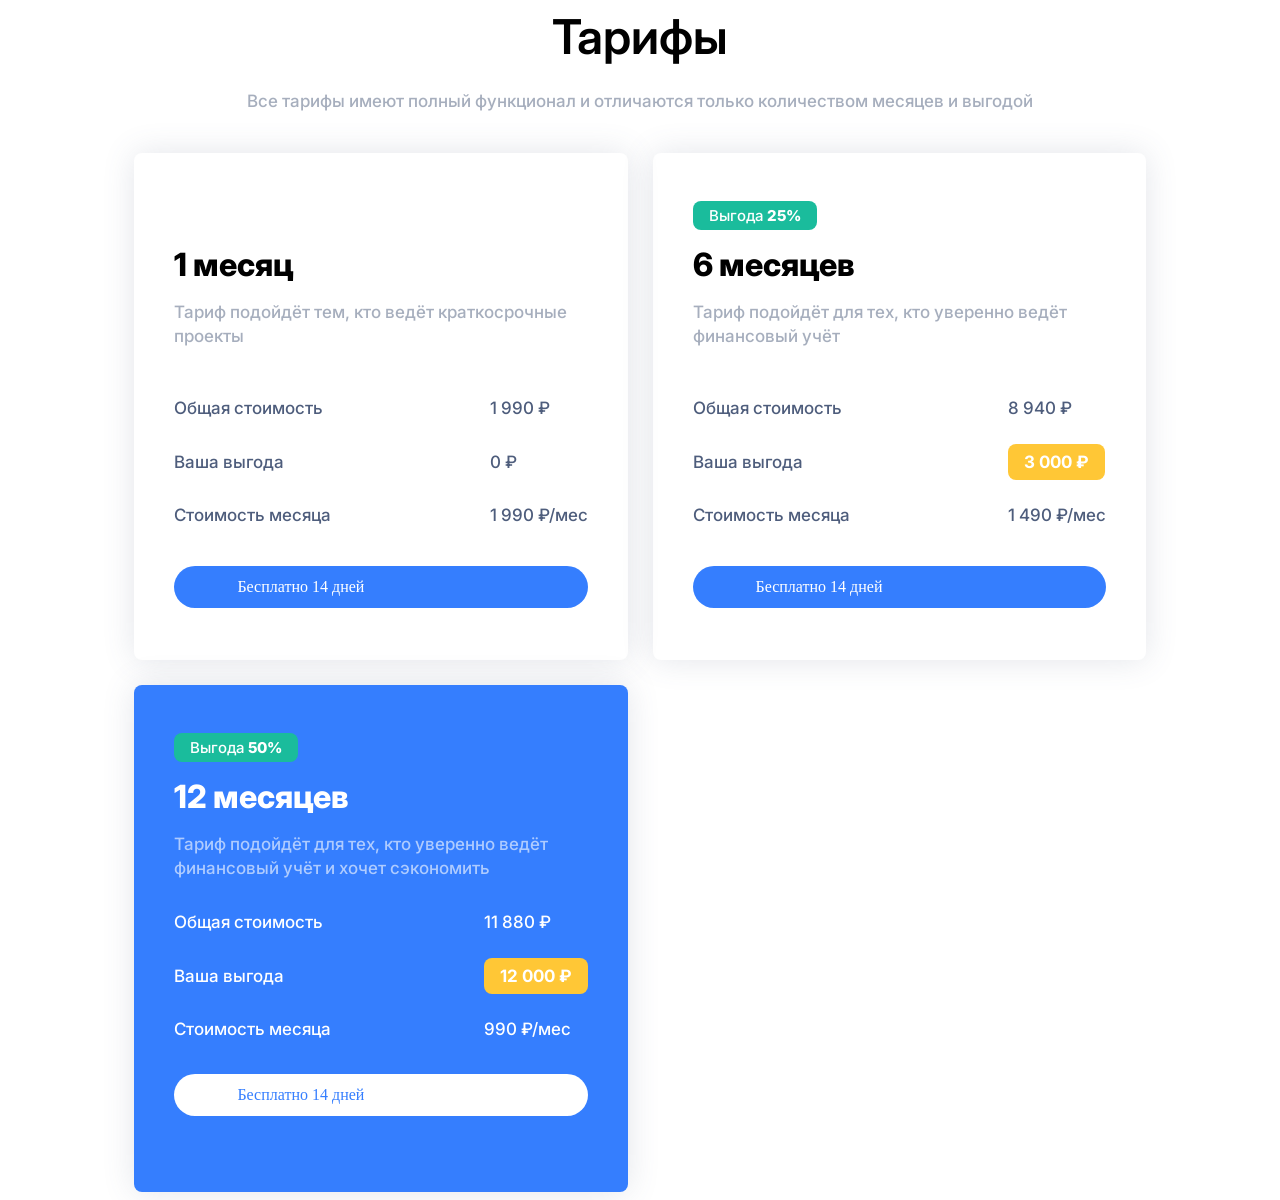
==== 3-Finio/index.html @ 5987491e "grid cards" ====
<!DOCTYPE html>
<html lang="en">
  <head>
    <meta charset="UTF-8" />
    <meta name="viewport" content="width=device-width, initial-scale=1.0" />
    <title>Tarif</title>
    <link rel="preconnect" href="https://fonts.googleapis.com" />
    <link rel="preconnect" href="https://fonts.gstatic.com" crossorigin />
    <link
      href="https://fonts.googleapis.com/css2?family=Inter:ital,opsz,wght@0,14..32,100..900;1,14..32,100..900&display=swap"
      rel="stylesheet"
    />
    <link rel="stylesheet" href="./styles/styles.css" />
  </head>
  <body>
    <main class="wrapper">
      <h1 class="tarifs">Тарифы</h1>
      <p class="tarifs-cond">
        Все тарифы имеют полный функционал и отличаются только количеством
        месяцев и выгодой
      </p>
      <div class="cards">
        <section class="card">
          <h2 class="card__time">1 месяц</h2>
          <p class="card__cond">
            Тариф подойдёт тем, кто ведёт краткосрочные проекты
          </p>
          <div class="card__info">
            <div class="card__info__el">Общая стоимость</div>
            <div class="card__info__el">1 990 ₽</div>
            <div class="card__info__el">Ваша выгода</div>
            <div class="card__info__el">0 ₽</div>
            <div class="card__info__el">Стоимость месяца</div>
            <div class="card__info__el">1 990 ₽/мес</div>
          </div>
          <a href="#" class="button">Бесплатно 14 дней</a>
        </section>
        <section class="card">
          <div class="card__profit">
            Выгода <span class="card__profit__percent">25%</span>
          </div>
          <h2 class="card__time">6 месяцев</h2>
          <p class="card__cond">
            Тариф подойдёт для тех, кто уверенно ведёт финансовый учёт
          </p>
          <div class="card__info">
            <div class="card__info__el">Общая стоимость</div>
            <div class="card__info__el">8 940 ₽</div>
            <div class="card__info__el">Ваша выгода</div>
            <div class="card__info__el">
              <span class="label-profit">3 000 ₽</span>
            </div>
            <div class="card__info__el">Стоимость месяца</div>
            <div class="card__info__el">1 490 ₽/мес</div>
          </div>
          <a href="#" class="button">Бесплатно 14 дней</a>
        </section>
        <section class="card card_best">
          <div class="card__profit">
            Выгода <span class="card__profit__percent">50%</span>
          </div>
          <h2 class="card__time card__time_best">12 месяцев</h2>
          <p class="card__cond card__cond_best">
            Тариф подойдёт для тех, кто уверенно ведёт финансовый учёт и хочет
            сэкономить
          </p>
          <div class="card__info card__info_best">
            <div class="card__info__el card__info__el_best">
              Общая стоимость
            </div>
            <div class="card__info__el card__info__el_best">11 880 ₽</div>
            <div class="card__info__el card__info__el_best">Ваша выгода</div>
            <div class="card__info__el card__info__el_best">
              <span class="label-profit">12 000 ₽</span>
            </div>
            <div class="card__info__el card__info__el_best">
              Стоимость месяца
            </div>
            <div class="card__info__el card__info__el_best">990 ₽/мес</div>
          </div>
          <a href="#" class="button button_best">Бесплатно 14 дней</a>
        </section>
      </div>
    </main>
  </body>
</html>
---- 3-Finio/styles/styles.css ----
:root {
    --color-text: #000000;
    --color-secondary-text: rgba(78, 93, 124, 0.5);
    --color-best-text: #FFFFFF;
    --color-best-light-text: rgba(255, 255, 255, 0.6);
    --color-item-text: #4E5D7C;
    --color-best-button-text: #357EFE;

    --color-bg-best: rgba(53, 126, 254, 1);
    --color-bg-best-button: #FFFFFF;
    --color-bg-button: #357EFE;
    --color-light-bg-button: #FFFFFF;
    --color-bg-label-profit: #FFC736;
    --color-bg-label-profit-percent: #1ABC9C;

    --shadow: 0px 0px 32px 0px rgba(78, 93, 124, 0.16);;
    --shadow-best: 0px 0px 32px 0px rgba(78, 93, 124, 0.16);
}

* {
    box-sizing: border-box;
}

html {
    -webkit-font-smoothing: antialiased;
    -moz-osx-font-smoothing: grayscale;
    text-rendering: optimizeLegibility;
}

.wrapper {
    width: 80%;
    max-width: 1200px;
    margin: 0 auto;
}

.tarifs {
    font-family: 'Inter', sans-serif;
    font-weight: 600;
    font-size: 48px;
    line-height: 120%;
    text-align: center;
    color: var(--color-text);
    margin: 0 0 24px 0;
}

.tarifs-cond {
    font-family: 'Inter', sans-serif;
    font-weight: 500;
    font-size: 17px;
    line-height: 140%;
    text-align: center;
    color: var(--color-secondary-text);
    margin-bottom: 40px;
}

.cards {
    display: grid;
    grid-template-columns: repeat(auto-fit, minmax(330px, 1fr));
    grid-auto-rows: 507px;
    gap: 25px;
}

.card {
    position: relative;
    padding: 93px 40px 48px 40px;
    box-shadow: var(--shadow);
    border-radius: 8px;
    -webkit-border-radius: 8px;
    -moz-border-radius: 8px;
    -ms-border-radius: 8px;
    -o-border-radius: 8px;
}

.card_best {
    background: var(--color-bg-best);
    box-shadow: var(--shadow-best);
}

.card__profit {
    color: var(--color-best-text);
    background: var(--color-bg-label-profit-percent);
    border-radius: 8px;
    -webkit-border-radius: 8px;
    -moz-border-radius: 8px;
    -ms-border-radius: 8px;
    -o-border-radius: 8px;
    padding: 4px 16px;
    position: absolute;
    left: 40px;
    top: 48px;
    font-family: 'Inter', sans-serif;
    font-weight: 500;
    font-size: 15px;
    line-height: 140%;
}

.card__profit__percent {
    font-family: 'Inter', sans-serif;
    font-weight: 800;
    font-size: 15px;
    line-height: 140%;
}

.card__time {
    font-family: 'Inter', sans-serif;
    font-weight: 800;
    font-size: 32px;
    line-height: 120%;
    margin: 0 0 16px 0;
}

.card__time_best {
    color: var(--color-best-text);
}

.card__cond {
    font-family: 'Inter', sans-serif;
    font-weight: 500;
    font-size: 17px;
    line-height: 140%;
    color: var(--color-secondary-text);
    margin: 0 0 50px 0;
}

.card__cond_best {
    color: var(--color-best-light-text);
    margin: 0 0 32px 0;
}

.card__info {
    display: grid;
    grid-template-columns: 2fr auto;
    row-gap: 33px;
    margin-bottom: 40px;
}

.card__info_best {
    margin-bottom: 34px;
}


.card__info__el {
    font-family: 'Inter', sans-serif;
    font-weight: 500;
    font-size: 17px;
    line-height: 120%;
    color: var(--color-item-text);
}

.card__info__el_best {
    color: var(--color-best-text);
}

.label-profit {
    color:var(--color-best-text);
    background: var(--color-bg-label-profit);
    border-radius: 8px;;
    -webkit-border-radius: 8px;
    -moz-border-radius: 8px;
    -ms-border-radius: 8px;
    -o-border-radius: 8px;
    padding: 8px 16px;
    font-family: 'Inter', sans-serif;
    font-weight: 700;
    font-size: 17px;
    line-height: 120%;
}

.button {
    display: block;
    text-decoration: none;
    background: var(--color-bg-button);
    color: var(--color-best-text);
    padding: 12px 63px;
    border-radius: 47px;
    -webkit-border-radius: 47px;
    -moz-border-radius: 47px;
    -ms-border-radius: 47px;
    -o-border-radius: 47px;
}

.button_best {
    color: var(--color-best-button-text);
    background: var(--color-bg-best-button);
}
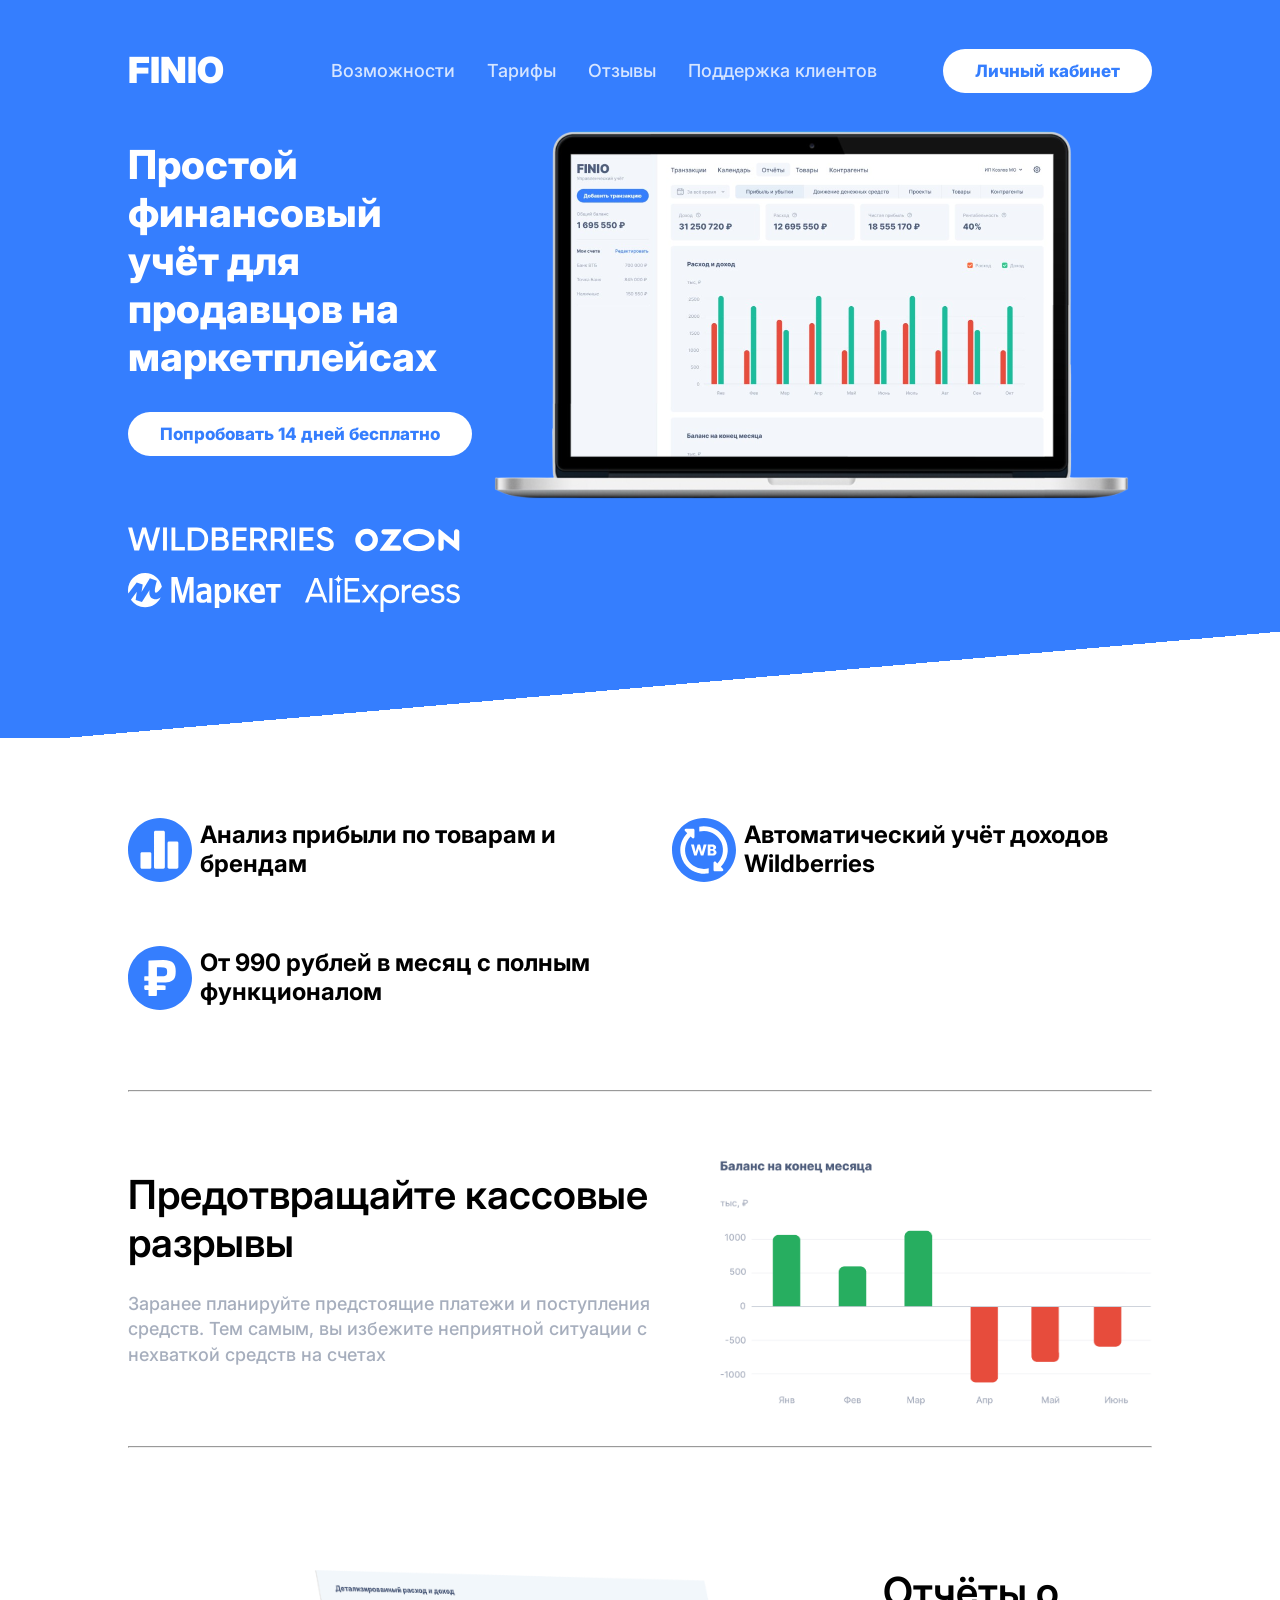
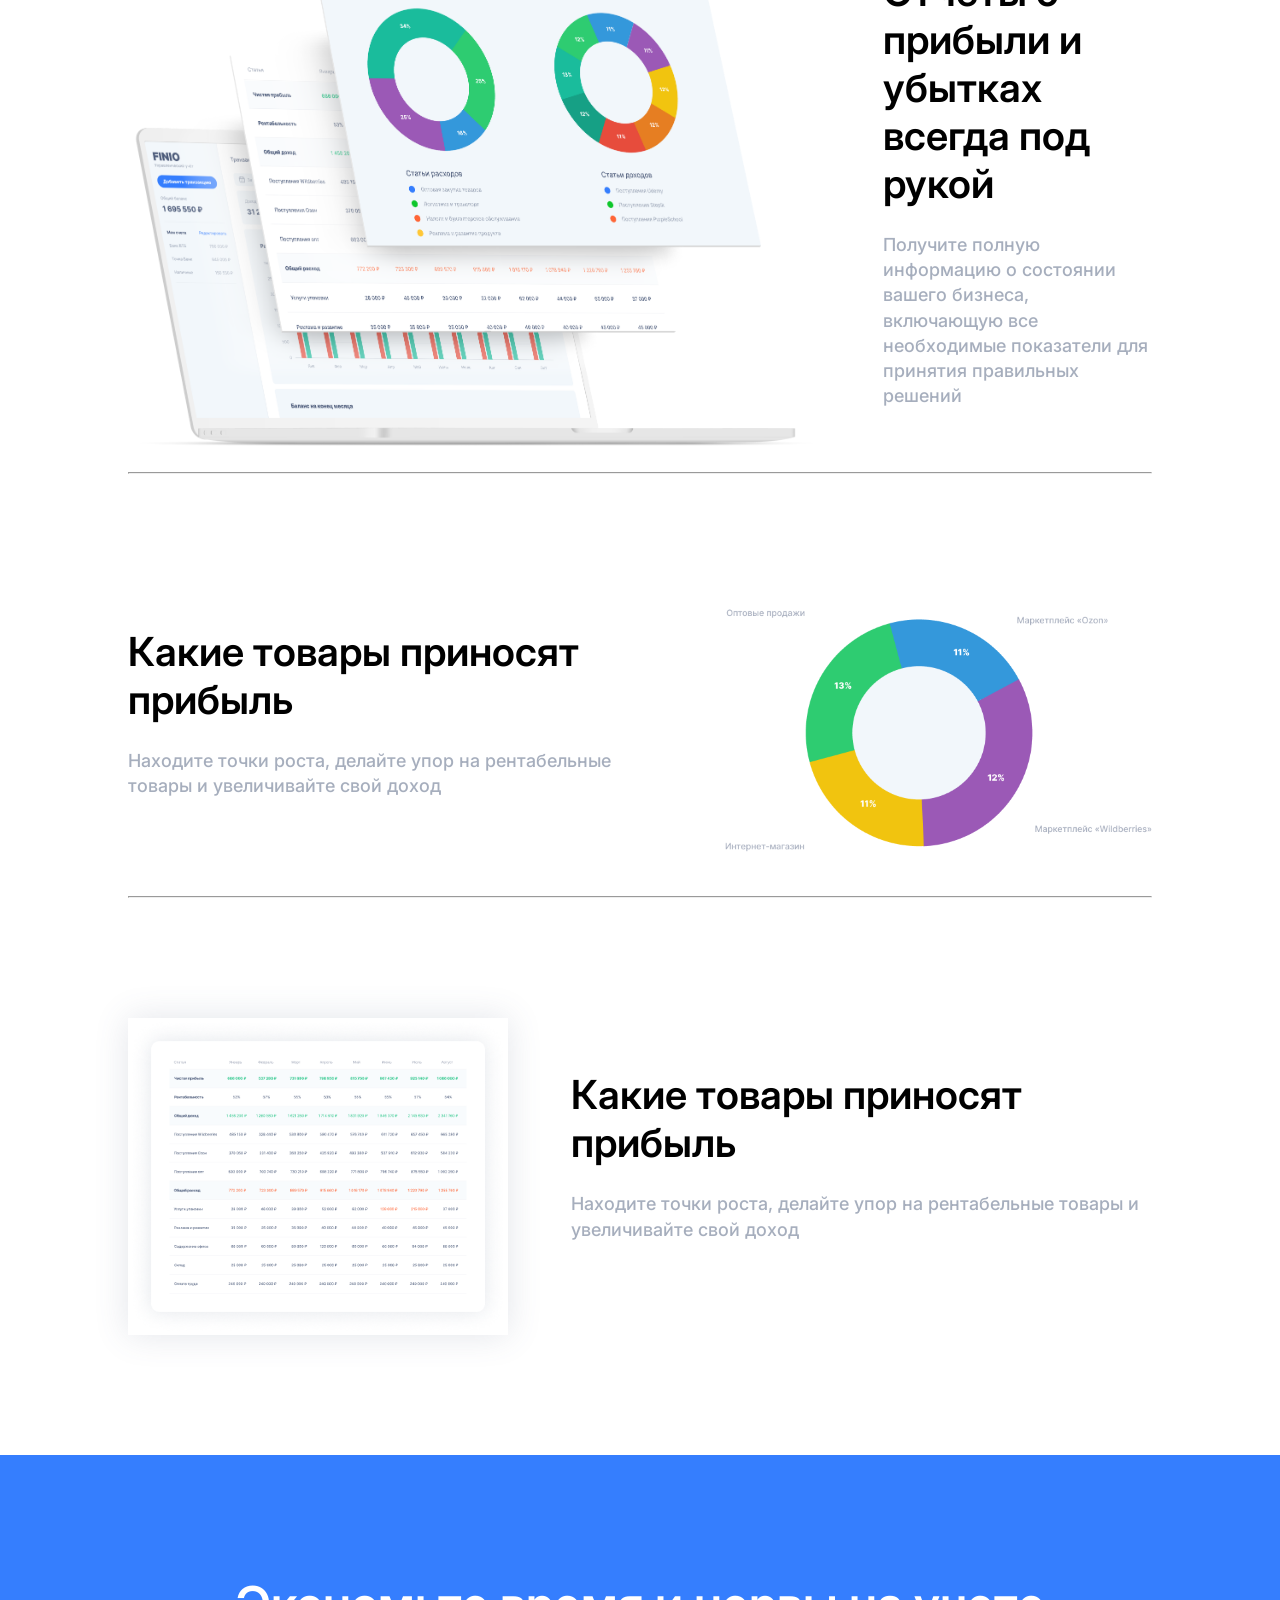
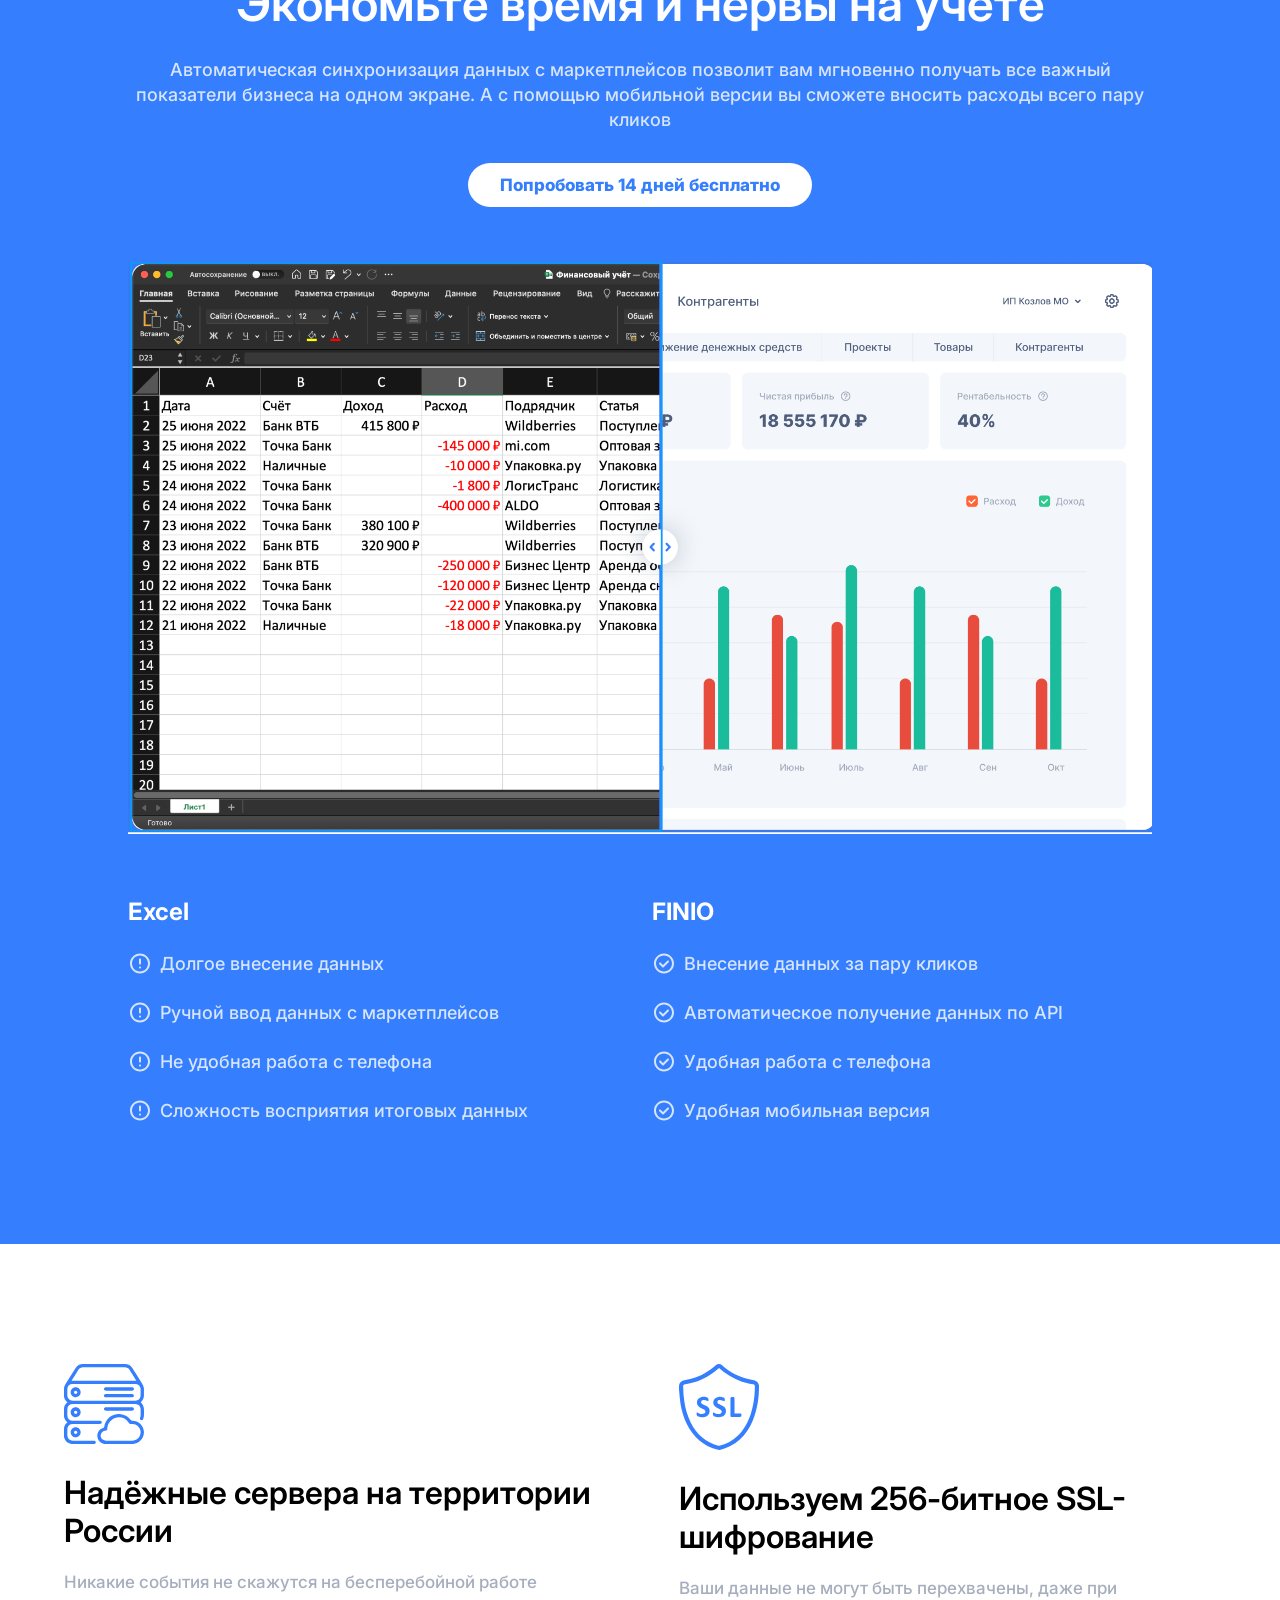
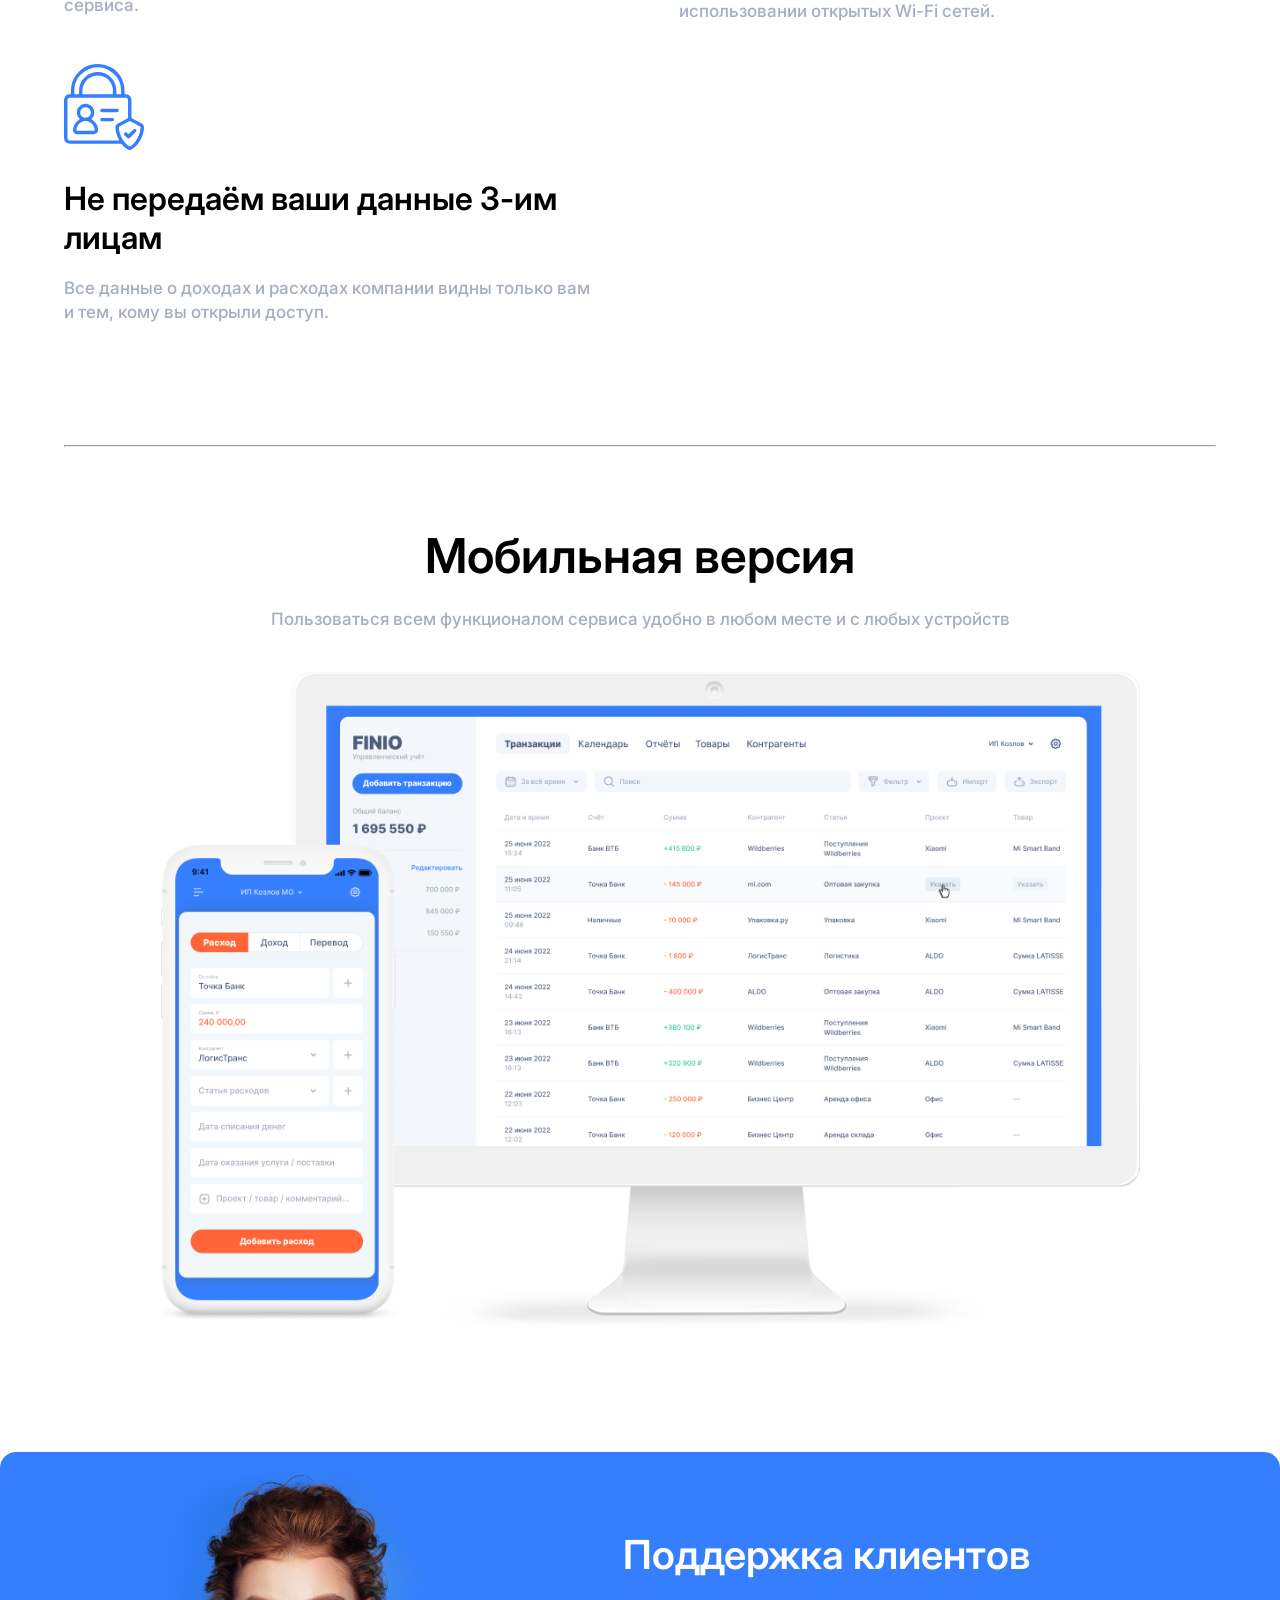
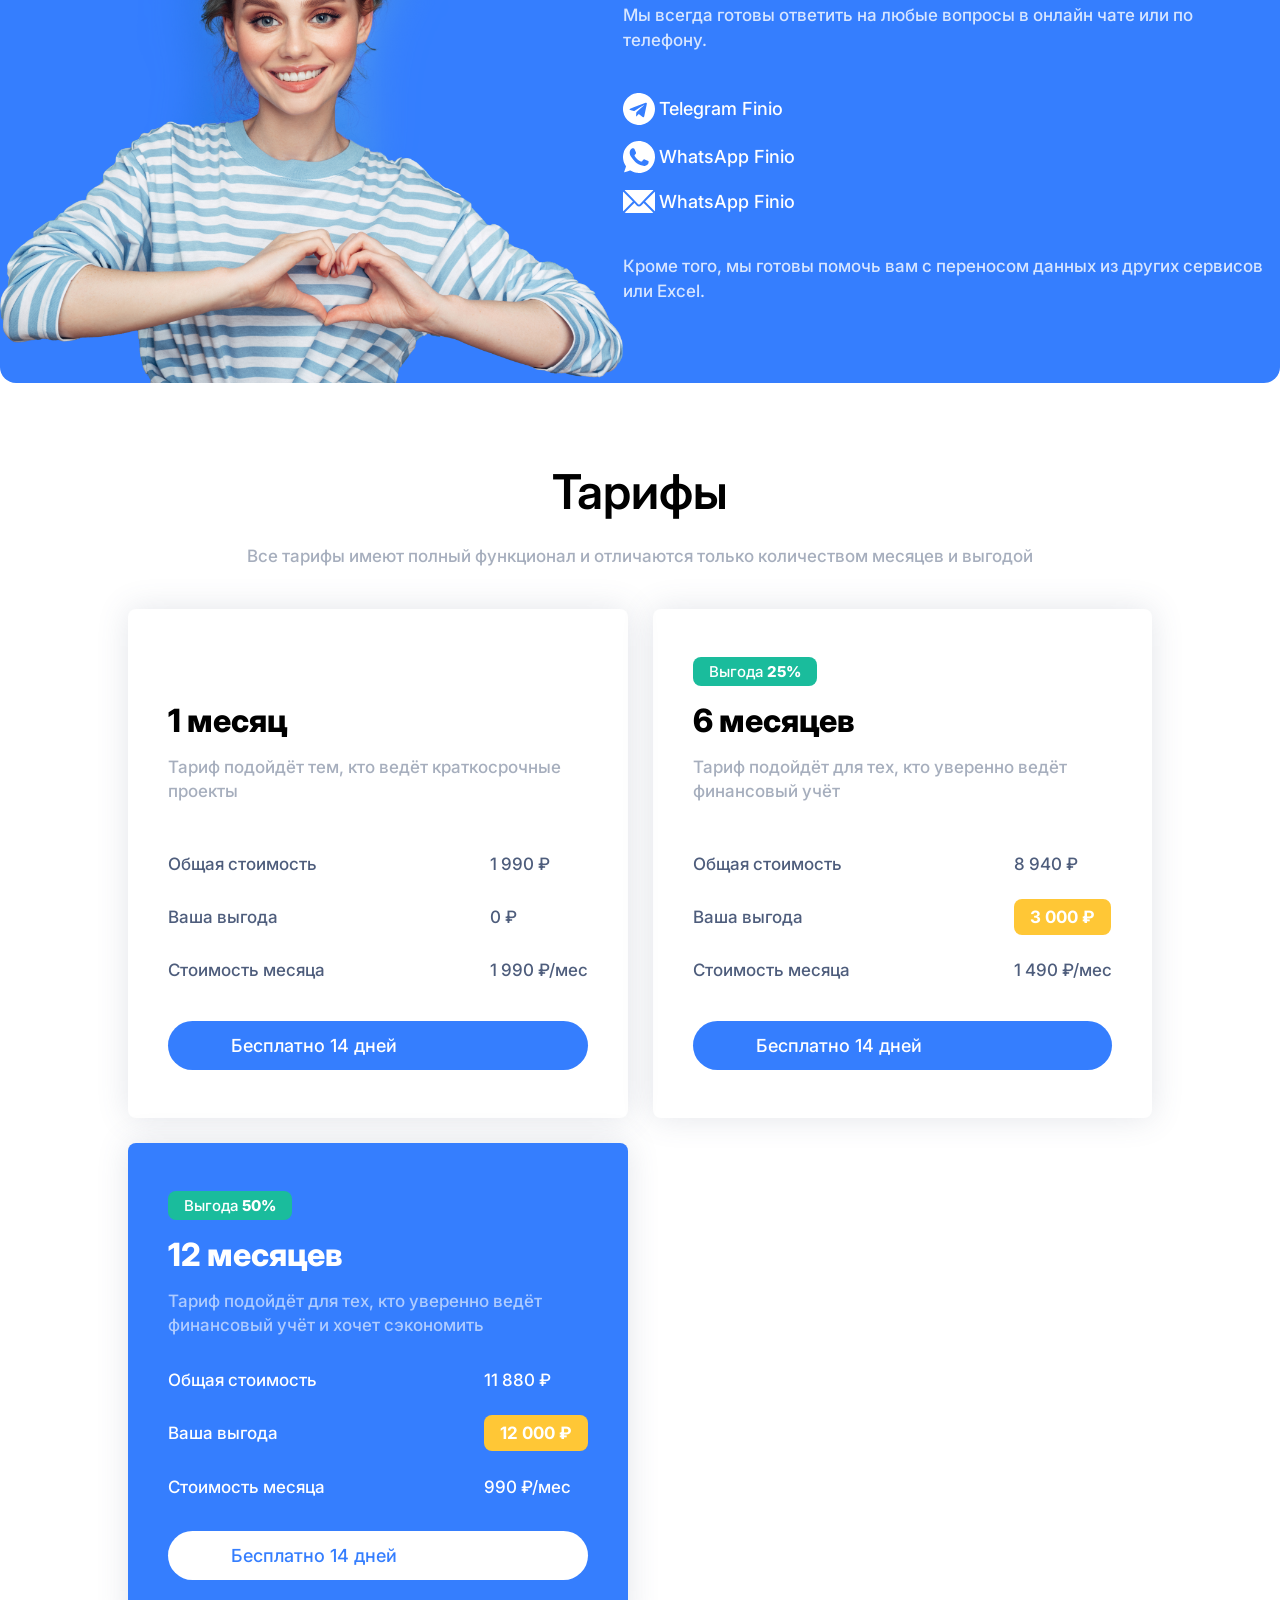
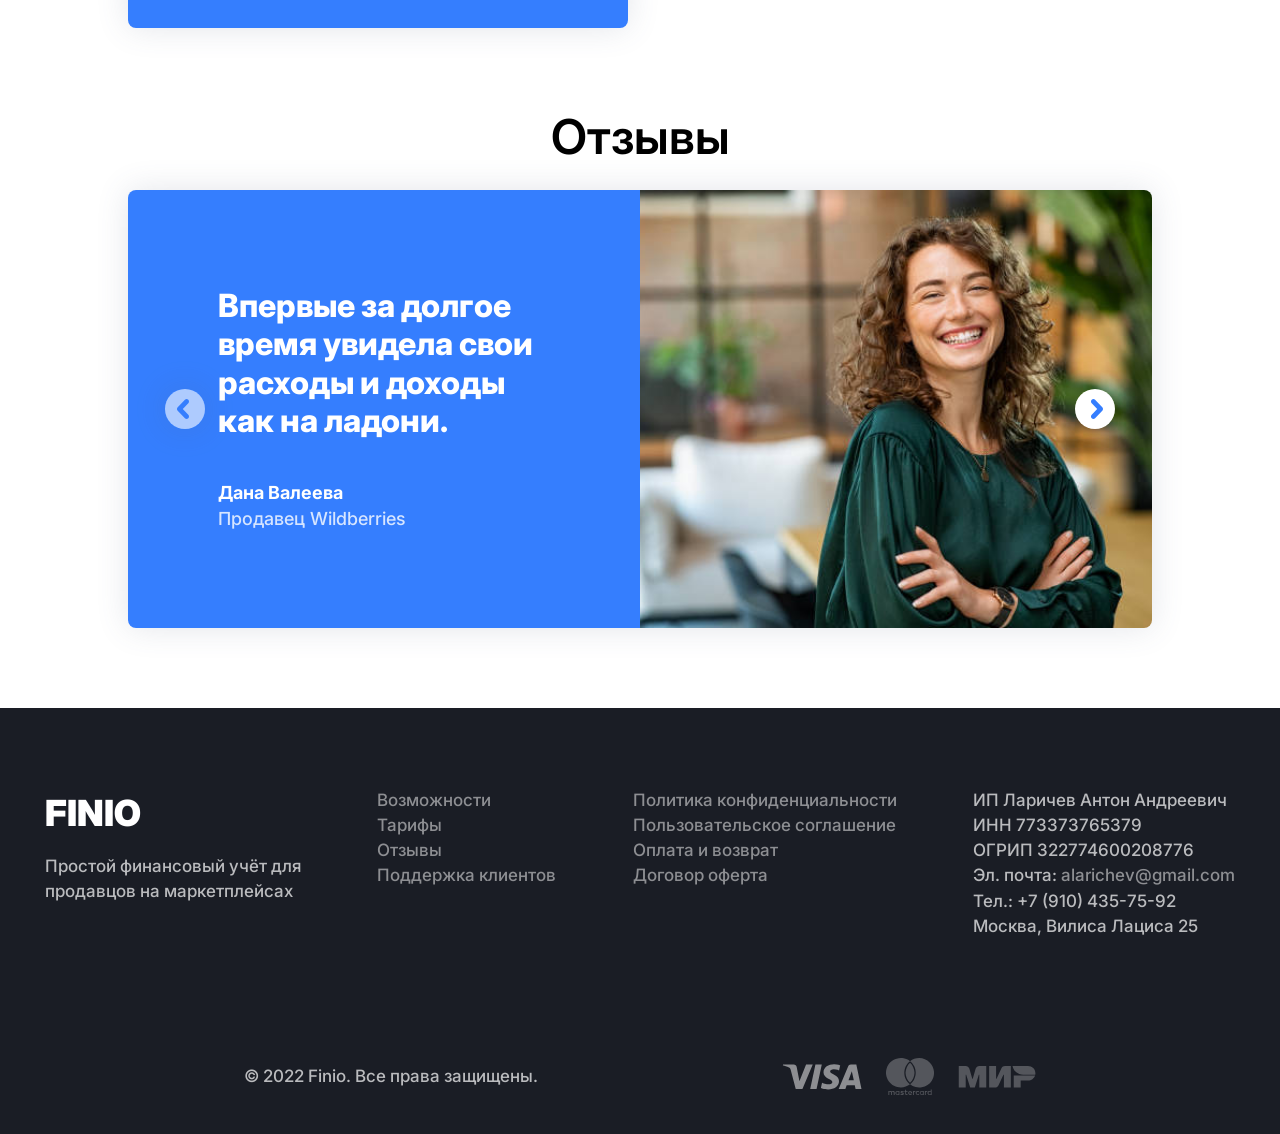
==== commit db0a8be3: "final" ====
--- a/3-Finio/index.html
+++ b/3-Finio/index.html
@@ -10,77 +10,473 @@
       href="https://fonts.googleapis.com/css2?family=Inter:ital,opsz,wght@0,14..32,100..900;1,14..32,100..900&display=swap"
       rel="stylesheet"
     />
-    <link rel="stylesheet" href="./styles/styles.css" />
+    <link rel="stylesheet" href="./styles/global.css" />
+    <link rel="stylesheet" href="./styles/components.css" />
+    <link rel="stylesheet" href="./styles/header.css" />
+    <link rel="stylesheet" href="./styles/page.css" />
+    <link rel="stylesheet" href="./styles/footer.css" />
   </head>
   <body>
-    <main class="wrapper">
-      <h1 class="tarifs">Тарифы</h1>
-      <p class="tarifs-cond">
-        Все тарифы имеют полный функционал и отличаются только количеством
-        месяцев и выгодой
-      </p>
-      <div class="cards">
-        <section class="card">
-          <h2 class="card__time">1 месяц</h2>
-          <p class="card__cond">
-            Тариф подойдёт тем, кто ведёт краткосрочные проекты
+    <header class="finio-header">
+      <div class="wrapper">
+        <div class="finio-header__row">
+          <div class="finio-header__label firm-name">finio</div>
+          <nav class="finio-header__nav">
+            <ul class="finio-header__list">
+              <li class="finio-header__list__item">
+                <a class="finio-header__list__item__link" href="#"
+                  >Возможности</a
+                >
+              </li>
+              <li class="finio-header__list__item">
+                <a class="finio-header__list__item__link" href="#">Тарифы</a>
+              </li>
+              <li class="finio-header__list__item">
+                <a class="finio-header__list__item__link" href="#">Отзывы</a>
+              </li>
+              <li class="finio-header__list__item">
+                <a class="finio-header__list__item__link" href="#"
+                  >Поддержка клиентов</a
+                >
+              </li>
+            </ul>
+          </nav>
+          <div class="compare__link-wrapper compare__link-wrapper_header">
+            <a href="#" class="compare__trial">Личный кабинет</a>
+          </div>
+          <img src="./images/menu.svg" alt="menu links" class="finio__img" />
+        </div>
+      </div>
+    </header>
+    <main class="mb-80">
+      <section class="intro">
+        <div class="wrapper">
+          <div class="intro__col">
+            <h1 class="intro__finio mb-40">
+              Простой финансовый учёт для продавцов на маркетплейсах
+            </h1>
+            <div class="compare__link-wrapper-start mb-80">
+              <a href="#" class="compare__trial"
+                >Попробовать 14 дней бесплатно</a
+              >
+            </div>
+            <img src="./images/stores.svg" alt="stores" class="mb-120" />
+          </div>
+          <img
+            src="./images/mackbook.png"
+            alt="macbook"
+            class="intro__macbook"
+          />
+        </div>
+      </section>
+      <section class="simple-check">
+        <div class="wrapper">
+          <div class="simple-check__func mb-80">
+            <div class="simple-check__func-item">
+              <img src="./images/hist.svg" alt="hist" />Анализ прибыли по
+              товарам и брендам
+            </div>
+            <div class="simple-check__func-item">
+              <img src="./images/circle_wb.svg" alt="circle wb" />Автоматический
+              учёт доходов Wildberries
+            </div>
+            <div class="simple-check__func-item">
+              <img src="./images/rub.svg" alt="rub" />
+              От 990 рублей в месяц с полным функционалом
+            </div>
+          </div>
+          <hr class="line mb-64" />
+        </div>
+      </section>
+      <section class="money-actions mb-120">
+        <div class="wrapper">
+          <div class="money-actions__row mb-24">
+            <div class="money-actions__row__text">
+              <h3 class="part-name-sub-big mb-24">
+                Предотвращайте кассовые разрывы
+              </h3>
+              <p
+                class="part-name-cond part-name-cond_bigger part-name-cond_left"
+              >
+                Заранее планируйте предстоящие платежи и поступления средств.
+                Тем самым, вы избежите неприятной ситуации с нехваткой средств
+                на счетах
+              </p>
+            </div>
+            <div class="money-actions__row__img-wrapper">
+              <img
+                class="money-actions__row__img"
+                src="./images/balance.png"
+                alt="balance month"
+              />
+            </div>
+          </div>
+          <hr class="line mb-120" />
+          <div class="money-actions__row money-actions__row_rev mb-24">
+            <div class="money-actions__row__text">
+              <h3 class="part-name-sub-big mb-24">
+                Отчёты о прибыли и убытках всегда под рукой
+              </h3>
+              <p
+                class="part-name-cond part-name-cond_bigger part-name-cond_left"
+              >
+                Получите полную информацию о состоянии вашего бизнеса,
+                включающую все необходимые показатели для принятия правильных
+                решений
+              </p>
+            </div>
+            <div class="money-actions__row__img-wrapper">
+              <img
+                class="money-actions__row__img"
+                src="./images//report.png"
+                alt="balance month"
+              />
+            </div>
+          </div>
+          <hr class="line mb-120" />
+          <div class="money-actions__row mb-24">
+            <div class="money-actions__row__text">
+              <h3 class="part-name-sub-big mb-24">
+                Какие товары приносят прибыль
+              </h3>
+              <p
+                class="part-name-cond part-name-cond_bigger part-name-cond_left"
+              >
+                Находите точки роста, делайте упор на рентабельные товары и
+                увеличивайте свой доход
+              </p>
+            </div>
+            <div class="money-actions__row__img-wrapper">
+              <img
+                class="money-actions__row__img"
+                src="./images/goods.png"
+                alt="goods"
+              />
+            </div>
+          </div>
+          <hr class="line mb-120" />
+          <div class="money-actions__row money-actions__row_rev mb-24">
+            <div class="money-actions__row__text">
+              <h3 class="part-name-sub-big mb-24">
+                Какие товары приносят прибыль
+              </h3>
+              <p
+                class="part-name-cond part-name-cond_bigger part-name-cond_left"
+              >
+                Находите точки роста, делайте упор на рентабельные товары и
+                увеличивайте свой доход
+              </p>
+            </div>
+            <div class="money-actions__row__img-wrapper shadow">
+              <img
+                class="money-actions__row__img"
+                src="./images/minuses.png"
+                alt="minuses"
+              />
+            </div>
+          </div>
+        </div>
+      </section>
+      <section class="compare mb-120">
+        <div class="wrapper">
+          <h2 class="part-name part-name_white mb-24">
+            Экономьте время и нервы на учете
+          </h2>
+          <p
+            class="part-name-cond part-name-cond_bigger part-name-cond_light mb-40"
+          >
+            Автоматическая синхронизация данных с маркетплейсов позволит вам
+            мгновенно получать все важный показатели бизнеса на одном экране. А
+            с помощью мобильной версии вы сможете вносить расходы всего пару
+            кликов
           </p>
-          <div class="card__info">
-            <div class="card__info__el">Общая стоимость</div>
-            <div class="card__info__el">1 990 ₽</div>
-            <div class="card__info__el">Ваша выгода</div>
-            <div class="card__info__el">0 ₽</div>
-            <div class="card__info__el">Стоимость месяца</div>
-            <div class="card__info__el">1 990 ₽/мес</div>
-          </div>
-          <a href="#" class="button">Бесплатно 14 дней</a>
-        </section>
-        <section class="card">
-          <div class="card__profit">
-            Выгода <span class="card__profit__percent">25%</span>
-          </div>
-          <h2 class="card__time">6 месяцев</h2>
-          <p class="card__cond">
-            Тариф подойдёт для тех, кто уверенно ведёт финансовый учёт
+          <div class="compare__link-wrapper mb-64">
+            <a href="#" class="compare__trial">Попробовать 14 дней бесплатно</a>
+          </div>
+          <div class="mb-64">
+            <img
+              class="compare__img-finio"
+              src="./images/finio.png"
+              alt="compare excel and finio"
+            />
+          </div>
+          <div class="compare__excel-finio">
+            <div class="compare__excel-finio__col">
+              <h3 class="compare__excel-finio__col__head">Excel</h3>
+              <p class="compare__excel-finio__row">
+                <img src="./images/excel_minus.svg" alt="excel minus" /> Долгое
+                внесение данных
+              </p>
+              <p class="compare__excel-finio__row">
+                <img src="./images/excel_minus.svg" alt="excel minus" /> Ручной
+                ввод данных с маркетплейсов
+              </p>
+              <p class="compare__excel-finio__row">
+                <img src="./images/excel_minus.svg" alt="excel minus" /> Не
+                удобная работа с телефона
+              </p>
+              <p class="compare__excel-finio__row">
+                <img src="./images/excel_minus.svg" alt="excel minus" />
+                Сложность восприятия итоговых данных
+              </p>
+            </div>
+            <div class="compare__excel-finio__col">
+              <h3 class="compare__excel-finio__col__head">FINIO</h3>
+              <p class="compare__excel-finio__row">
+                <img src="./images/finio_plus.svg" alt="finio plus" />
+                Внесение данных за пару кликов
+              </p>
+              <p class="compare__excel-finio__row">
+                <img src="./images/finio_plus.svg" alt="finio plus" />
+                Автоматическое получение данных по API
+              </p>
+              <p class="compare__excel-finio__row">
+                <img src="./images/finio_plus.svg" alt="finio plus" />
+                Удобная работа с телефона
+              </p>
+              <p class="compare__excel-finio__row">
+                <img src="./images/finio_plus.svg" alt="finio plus" />Удобная
+                мобильная версия
+              </p>
+            </div>
+          </div>
+        </div>
+      </section>
+      <section class="security mb-80">
+        <div class="wrapper-bigger">
+          <div class="security__items">
+            <div class="security-item">
+              <img class="mb-24" src="./images/servers.svg" alt="servers" / >
+              <h3 class="part-name-sub mb-20">
+                Надёжные сервера на территории России
+              </h3>
+              <p class="part-name-cond part-name-cond_left">
+                Никакие события не скажутся на бесперебойной работе сервиса.
+              </p>
+            </div>
+            <div class="security-item">
+              <img class="mb-24" src="./images/ssl.svg" alt="ssl" />
+              <h3 class="part-name-sub mb-20">
+                Используем 256-битное SSL-шифрование
+              </h3>
+              <p class="part-name-cond part-name-cond_left">
+                Ваши данные не могут быть перехвачены, даже при использовании
+                открытых Wi-Fi сетей.
+              </p>
+            </div>
+            <div class="security-item">
+              <img class="mb-24" src="./images/security.svg" alt="security" />
+              <h3 class="part-name-sub mb-20">
+                Не передаём ваши данные 3-им лицам
+              </h3>
+              <p class="part-name-cond part-name-cond_left">
+                Все данные о доходах и расходах компании видны только вам и тем,
+                кому вы открыли доступ.
+              </p>
+            </div>
+          </div>
+        </div>
+      </section>
+      <div class="wrapper-bigger">
+        <hr class="line mb-80" />
+      </div>
+      <section class="mobile-version mh-auto">
+        <h2 class="part-name">Мобильная версия</h2>
+        <p class="part-name-cond">
+          Пользоваться всем функционалом сервиса удобно в любом месте и с любых
+          устройств
+        </p>
+        <div class="mobile-version__img-wrapper">
+          <img
+            src="./images/mobile.png"
+            alt="mobile version of finio"
+            class="mobile-version__img"
+          />
+          <img
+            src="./images/mobile_part.png"
+            alt="mobile part"
+            class="mobile-version__img__part"
+          />
+        </div>
+      </section>
+      <section class="customer-help mb-80 mh-auto">
+        <div class="customer-help__img-wrapper">
+          <img
+            class="customer-help__img"
+            src="./images/customer-help.png"
+            alt="customer help img"
+          />
+        </div>
+        <div class="customer-help__text">
+          <h3 class="customer-help__support">Поддержка клиентов</h3>
+          <p class="customer-help__online-tel">
+            Мы всегда готовы ответить на любые вопросы в онлайн чате или по
+            телефону.
           </p>
-          <div class="card__info">
-            <div class="card__info__el">Общая стоимость</div>
-            <div class="card__info__el">8 940 ₽</div>
-            <div class="card__info__el">Ваша выгода</div>
-            <div class="card__info__el">
-              <span class="label-profit">3 000 ₽</span>
-            </div>
-            <div class="card__info__el">Стоимость месяца</div>
-            <div class="card__info__el">1 490 ₽/мес</div>
-          </div>
-          <a href="#" class="button">Бесплатно 14 дней</a>
-        </section>
-        <section class="card card_best">
-          <div class="card__profit">
-            Выгода <span class="card__profit__percent">50%</span>
-          </div>
-          <h2 class="card__time card__time_best">12 месяцев</h2>
-          <p class="card__cond card__cond_best">
-            Тариф подойдёт для тех, кто уверенно ведёт финансовый учёт и хочет
-            сэкономить
+          <div class="customer-help__socials">
+            <div class="social">
+              <img src="./images/socials/telegram.svg" alt="telegram" />
+              <span>Telegram Finio</span>
+            </div>
+            <div class="social">
+              <img src="./images/socials/whatsapp.svg" alt="whatsapp" />
+              <span>WhatsApp Finio</span>
+            </div>
+            <div class="social">
+              <img src="./images/socials/mail.svg" alt="mail" />
+              <span>WhatsApp Finio</span>
+            </div>
+          </div>
+          <p class="customer-help__transfer-data">
+            Кроме того, мы готовы помочь вам с переносом данных из других
+            сервисов или Excel.
           </p>
-          <div class="card__info card__info_best">
-            <div class="card__info__el card__info__el_best">
-              Общая стоимость
-            </div>
-            <div class="card__info__el card__info__el_best">11 880 ₽</div>
-            <div class="card__info__el card__info__el_best">Ваша выгода</div>
-            <div class="card__info__el card__info__el_best">
-              <span class="label-profit">12 000 ₽</span>
-            </div>
-            <div class="card__info__el card__info__el_best">
-              Стоимость месяца
-            </div>
-            <div class="card__info__el card__info__el_best">990 ₽/мес</div>
-          </div>
-          <a href="#" class="button button_best">Бесплатно 14 дней</a>
-        </section>
+        </div>
+      </section>
+
+      <section class="wrapper">
+        <h2 class="part-name">Тарифы</h2>
+        <p class="part-name-cond">
+          Все тарифы имеют полный функционал и отличаются только количеством
+          месяцев и выгодой
+        </p>
+        <div class="cards mb-80">
+          <section class="card">
+            <h3 class="card__time">1 месяц</h3>
+            <p class="card__cond">
+              Тариф подойдёт тем, кто ведёт краткосрочные проекты
+            </p>
+            <div class="card__info">
+              <div class="card__info__el">Общая стоимость</div>
+              <div class="card__info__el">1 990 ₽</div>
+              <div class="card__info__el">Ваша выгода</div>
+              <div class="card__info__el">0 ₽</div>
+              <div class="card__info__el">Стоимость месяца</div>
+              <div class="card__info__el">1 990 ₽/мес</div>
+            </div>
+
+            <a href="#" class="button">Бесплатно 14 дней</a>
+          </section>
+          <section class="card">
+            <div class="card__profit">
+              Выгода <span class="card__profit__percent">25%</span>
+            </div>
+            <h3 class="card__time">6 месяцев</h3>
+            <p class="card__cond">
+              Тариф подойдёт для тех, кто уверенно ведёт финансовый учёт
+            </p>
+            <div class="card__info">
+              <div class="card__info__el">Общая стоимость</div>
+              <div class="card__info__el">8 940 ₽</div>
+              <div class="card__info__el">Ваша выгода</div>
+              <div class="card__info__el">
+                <span class="label-profit">3 000 ₽</span>
+              </div>
+              <div class="card__info__el">Стоимость месяца</div>
+              <div class="card__info__el">1 490 ₽/мес</div>
+            </div>
+            <a href="#" class="button">Бесплатно 14 дней</a>
+          </section>
+          <section class="card card_best">
+            <div class="card__profit">
+              Выгода <span class="card__profit__percent">50%</span>
+            </div>
+            <h3 class="card__time card__time_best">12 месяцев</h3>
+            <p class="card__cond card__cond_best">
+              Тариф подойдёт для тех, кто уверенно ведёт финансовый учёт и хочет
+              сэкономить
+            </p>
+            <div class="card__info card__info_best">
+              <div class="card__info__el card__info__el_best">
+                Общая стоимость
+              </div>
+              <div class="card__info__el card__info__el_best">11 880 ₽</div>
+              <div class="card__info__el card__info__el_best">Ваша выгода</div>
+              <div class="card__info__el card__info__el_best">
+                <span class="label-profit">12 000 ₽</span>
+              </div>
+              <div class="card__info__el card__info__el_best">
+                Стоимость месяца
+              </div>
+              <div class="card__info__el card__info__el_best">990 ₽/мес</div>
+            </div>
+            <a href="#" class="button button_best">Бесплатно 14 дней</a>
+          </section>
+        </div>
+      </section>
+
+      <section class="testimonial-slider wrapper">
+        <h2 class="part-name">Отзывы</h2>
+        <div class="slider">
+          <div class="slider__page">
+            <p class="slider__page__text">
+              Впервые за долгое время увидела свои расходы и доходы как на
+              ладони.
+            </p>
+            <p class="slider__page__name">Дана Валеева</p>
+            <p class="slider__page__work">Продавец Wildberries</p>
+          </div>
+          <div class="slider__page__worker-img-wrapper">
+            <img
+              class="slider__page__worker-img"
+              src="./images/reviews.png"
+              alt="reviews about FINIO"
+            />
+          </div>
+          <img
+            class="slider__left-arrow"
+            src="./images/slider_left.svg"
+            alt="slider left"
+          />
+          <img
+            class="slider__right-arrow"
+            src="./images/slider_right.svg"
+            alt="slider right"
+          />
+          <img
+            src="./images/mobile_slider.svg"
+            alt="mobile slider"
+            class="slider__mobile"
+          />
+        </div>
+      </section>
+    </main>
+    <footer>
+      <div class="container">
+        <div class="container__col">
+          <p class="firm-name firm-name_footer">finio</p>
+          <p>
+            Простой финансовый учёт для <br />
+            продавцов на маркетплейсах
+          </p>
+        </div>
+        <div class="container__col">
+          <a href="#" class="footer__link">Возможности</a>
+          <a href="#" class="footer__link">Тарифы</a>
+          <a href="#" class="footer__link">Отзывы</a>
+          <a href="#" class="footer__link">Поддержка клиентов</a>
+        </div>
+        <div class="container__col">
+          <a href="#" class="footer__link">Политика конфиденциальности</a>
+          <a href="#" class="footer__link">Пользовательское соглашение</a>
+          <a href="#" class="footer__link">Оплата и возврат</a>
+          <a href="#" class="footer__link">Договор оферта</a>
+        </div>
+        <div class="container__col">
+          <p>ИП Ларичев Антон Андреевич</p>
+          <p>ИНН 773373765379</p>
+          <p>ОГРИП 322774600208776</p>
+          <p>
+            Эл. почта: <span class="footer__email">alarichev@gmail.com</span>
+          </p>
+          <p>Тел.: +7 (910) 435-75-92</p>
+          <p>Москва, Вилиса Лациса 25</p>
+        </div>
       </div>
-    </main>
+      <div class="container container-end">
+        <p>© 2022 Finio. Все права защищены.</p>
+        <img src="./images/bank_cards.svg" alt="bank kards" />
+      </div>
+    </footer>
   </body>
 </html>
--- a/3-Finio/styles/global.css
+++ b/3-Finio/styles/global.css
@@ -0,0 +1,157 @@
+:root {
+    --color-text: #000000;
+    --color-secondary-text: rgba(78, 93, 124, 0.5);
+    --color-best-text: #FFFFFF;
+    --color-best-light-text: rgba(255, 255, 255, 0.6);
+    --color-item-text: #4E5D7C;
+    --color-best-button-text: #357EFE;
+    --color-best-lightest-text: rgba(255, 255, 255, 0.8);
+    --color-line: rgba(78, 93, 124, 0.08);
+
+    --color-bg-best: rgba(53, 126, 254, 1);
+    --color-bg-best-button: #FFFFFF;
+
+    --color-bg-button: #357EFE;
+    --color-light-bg-button: #FFFFFF;
+    --color-bg-label-profit: #FFC736;
+    --color-bg-label-profit-percent: #1ABC9C;
+
+    --color-footer-link: rgba(255, 255, 255, 0.5);
+    --color-footer-text: rgba(255, 255, 255, 0.7);
+    --color-bg-footer: #1A1D25;
+
+    --shadow: 0px 0px 32px 0px rgba(78, 93, 124, 0.16);
+
+    --border-8: 8px;
+    --border-16: 16px;
+    --border-47: 47px;
+}
+
+* {
+    box-sizing: border-box;
+}
+
+html {
+    -webkit-font-smoothing: antialiased;
+    -moz-osx-font-smoothing: grayscale;
+    text-rendering: optimizeLegibility;
+}
+
+body {
+    margin: 0;
+    font-family: 'Inter', sans-serif;
+    font-style: normal;
+    font-weight: 500;
+    font-size: 18px;
+    line-height: 140%;
+}
+
+a {
+    text-decoration: none;
+}
+
+h1,
+h2,
+h3, 
+p {
+    margin: 0;
+    padding: 0;
+}
+
+.mb-20 {
+    margin-bottom: 20px;
+}
+
+.mb-24 {
+    margin-bottom: 24px;
+}
+
+.mb-40 {
+    margin-bottom: 40px;
+}
+
+.mb-64 {
+    margin-bottom: 64px;
+}
+
+.mb-80 {
+    margin-bottom: 80px;
+}
+
+.mb-120 {
+    margin-bottom: 120px;
+}
+
+.mh-auto {
+    margin-left: auto;
+    margin-right: auto;
+}
+
+.shadow {
+    box-shadow: var(--shadow);
+}
+
+.wrapper {
+    width: 80%;
+    max-width: 1200px;
+    margin: 0 auto;
+}
+
+.wrapper-bigger {
+    width: 90%;
+    max-width: 1400px;
+    margin: 0 auto;
+}
+
+.part-name {
+    font-family: 'Inter', sans-serif;
+    font-weight: 600;
+    font-size: 48px;
+    line-height: 120%;
+    text-align: center;
+    color: var(--color-text);
+    margin: 0 0 24px 0;
+}
+
+.part-name_white {
+    color: var(--color-best-text);
+}
+
+.part-name-sub-big {
+    font-family: 'Inter', sans-serif;
+    font-weight: 600;
+    font-size: 40px;
+    line-height: 120%;
+    color: var(--color-text);
+
+}
+
+.part-name-sub {
+    font-family: 'Inter', sans-serif;
+    font-weight: 600;
+    font-size: 32px;
+    line-height: 120%;
+    color: var(--color-text);
+}
+
+.part-name-cond {
+    font-family: 'Inter', sans-serif;
+    font-weight: 500;
+    font-size: 17px;
+    line-height: 140%;
+    text-align: center;
+    color: var(--color-secondary-text);
+    margin-bottom: 40px;
+}
+
+.part-name-cond_light {
+    color: var(--color-best-lightest-text);
+}
+
+.part-name-cond_bigger {
+    font-size: 18px;
+}
+
+.part-name-cond_left {
+    text-align: start;
+}
--- a/3-Finio/styles/components.css
+++ b/3-Finio/styles/components.css
@@ -0,0 +1,285 @@
+/* customer help */
+
+.customer-help {
+    display: flex;
+    flex-direction: row;
+    justify-content: space-evenly;
+    align-items: center;
+    background: var(--color-bg-best);
+    border-radius: var(--border-16);
+    -webkit-border-radius: var(--border-16);
+    -moz-border-radius: var(--border-16);
+    -ms-border-radius: var(--border-16);
+    -o-border-radius: var(--border-16);
+}
+
+.customer-help__img-wrapper {
+
+}
+
+.customer-help__img {
+    display: block;
+    object-fit: cover;
+    width: 623px;
+
+}
+
+.customer-help__text {}
+
+.customer-help__support {
+    font-size: 40px;
+    font-weight: 600;
+    line-height: 120%;
+    color: var(--color-best-text);
+    margin-bottom: 24px;
+}
+
+.customer-help__online-tel {
+    color: var(--color-best-lightest-text);
+    font-size: 17px;
+    margin-bottom: 40px;
+}
+
+.customer-help__transfer-data {
+    color: var(--color-best-lightest-text);
+    font-size: 17px;
+}
+
+.customer-help__socials {
+    display: flex;
+    flex-direction: column;
+    row-gap: 16px;
+    margin-bottom: 40px;
+}
+
+.social {
+    display: flex;
+    column-gap: 4px;
+    color: var(--color-best-text);
+    align-items: center;
+}
+
+
+/* slider */
+
+.slider {
+    box-shadow: var(--shadow);
+    border-radius: var(--border-8);
+    min-height: 438px;
+    display: flex;
+    -webkit-border-radius: var(--border-8);
+    -moz-border-radius: var(--border-8);
+    -ms-border-radius: var(--border-8);
+    -o-border-radius: var(--border-8);
+    position: relative;
+}
+
+.slider__left-arrow {
+    position: absolute;
+    left: 5px;
+    position: absolute;
+    top: 50%;
+    /*Verticallycenter*/transform: translateY(-50%);
+    /*Adjustforarrowheight*/cursor: pointer;
+    -webkit-transform: translateY(-50%);
+    -moz-transform: translateY(-50%);
+    -ms-transform: translateY(-50%);
+    -o-transform: translateY(-50%);
+}
+
+.slider__right-arrow {
+    position: absolute;
+    right: 5px;
+    position: absolute;
+    top: 50%;
+    /* Vertically center */
+    transform: translateY(-50%);
+    /* Adjust for arrow height */
+    cursor: pointer;
+}
+
+.slider__page {
+    width: 50%;
+    padding: 90px;
+    color: var(--color-best-text);
+    background: var(--color-bg-best);
+    display: flex;
+    justify-content: center;
+    flex-direction: column;
+    border-radius: var(--border-8) 0 0 var(--border-8);
+    -webkit-border-radius: var(--border-8) 0 0 var(--border-8);
+    -moz-border-radius: var(--border-8) 0 0 var(--border-8);
+    -ms-border-radius: var(--border-8) 0 0 var(--border-8);
+    -o-border-radius: var(--border-8) 0 0 var(--border-8);
+}
+
+.slider__page__text {
+    font-weight: 800;
+    font-size: 32px;
+    line-height: 120%;
+    margin-bottom: 40px;
+
+}
+
+.slider__page__name {
+    font-weight: bold;
+}
+
+.slider__page__work {
+    color: var(--color-best-lightest-text);
+}
+
+.slider__page__worker-img-wrapper {
+    width: 50%;
+    display: flex;
+    justify-content: center;
+}
+
+.slider__page__worker-img {
+    object-fit: cover;
+    width: 100%;
+    border-radius: 0 var(--border-8)  var(--border-8) 0;
+    -webkit-border-radius: 0 var(--border-8)  var(--border-8) 0;
+    -moz-border-radius: 0 var(--border-8)  var(--border-8) 0;
+    -ms-border-radius: 0 var(--border-8)  var(--border-8) 0;
+    -o-border-radius: 0 var(--border-8)  var(--border-8) 0;
+}
+
+.slider__mobile {
+    display: none;
+}
+
+/* cards */
+
+.cards {
+    display: grid;
+    grid-template-columns: repeat(auto-fit, minmax(330px, 1fr));
+    gap: 25px;
+}
+
+.card {
+    position: relative;
+    padding: 93px 40px 48px 40px;
+    box-shadow: var(--shadow);
+    border-radius: var(--border-8);
+    -webkit-border-radius: var(--border-8);
+    -moz-border-radius: var(--border-8);
+    -ms-border-radius: var(--border-8);
+    -o-border-radius: var(--border-8);
+}
+
+.card_best {
+    background: var(--color-bg-best);
+    box-shadow: var(--shadow);
+}
+
+.card__profit {
+    color: var(--color-best-text);
+    background: var(--color-bg-label-profit-percent);
+    border-radius: var(--border-8);
+    -webkit-border-radius: var(--border-8);
+    -moz-border-radius: var(--border-8);
+    -ms-border-radius: var(--border-8);
+    -o-border-radius: var(--border-8);
+    padding: 4px 16px;
+    position: absolute;
+    left: 40px;
+    top: 48px;
+    font-family: 'Inter', sans-serif;
+    font-weight: 500;
+    font-size: 15px;
+    line-height: 140%;
+}
+
+.card__profit__percent {
+    font-family: 'Inter', sans-serif;
+    font-weight: 800;
+    font-size: 15px;
+    line-height: 140%;
+}
+
+.card__time {
+    font-family: 'Inter', sans-serif;
+    font-weight: 800;
+    font-size: 32px;
+    line-height: 120%;
+    margin: 0 0 16px 0;
+}
+
+.card__time_best {
+    color: var(--color-best-text);
+}
+
+.card__cond {
+    font-family: 'Inter', sans-serif;
+    font-weight: 500;
+    font-size: 17px;
+    line-height: 140%;
+    color: var(--color-secondary-text);
+    margin: 0 0 50px 0;
+}
+
+.card__cond_best {
+    color: var(--color-best-light-text);
+    margin: 0 0 32px 0;
+}
+
+.card__info {
+    display: grid;
+    grid-template-columns: 2fr auto;
+    row-gap: 33px;
+    margin-bottom: 40px;
+}
+
+.card__info_best {
+    margin-bottom: 34px;
+}
+
+
+.card__info__el {
+    font-family: 'Inter', sans-serif;
+    font-weight: 500;
+    font-size: 17px;
+    line-height: 120%;
+    color: var(--color-item-text);
+}
+
+.card__info__el_best {
+    color: var(--color-best-text);
+}
+
+.label-profit {
+    color: var(--color-best-text);
+    background: var(--color-bg-label-profit);
+    border-radius: var(--border-8);
+    -webkit-border-radius: var(--border-8);
+    -moz-border-radius: var(--border-8);
+    -ms-border-radius: var(--border-8);
+    -o-border-radius: var(--border-8);
+    padding: 8px 16px;
+    font-family: 'Inter', sans-serif;
+    font-weight: 700;
+    font-size: 17px;
+    line-height: 120%;
+}
+
+
+/* button  */
+
+.button {
+    display: block;
+    text-decoration: none;
+    background: var(--color-bg-button);
+    color: var(--color-best-text);
+    padding: 12px 63px;
+    border-radius: var(--border-47);
+    -webkit-border-radius: var(--border-47);
+    -moz-border-radius: var(--border-47);
+    -ms-border-radius: var(--border-47);
+    -o-border-radius: var(--border-47);
+}
+
+.button_best {
+    color: var(--color-best-button-text);
+    background: var(--color-bg-best-button);
+}
--- a/3-Finio/styles/header.css
+++ b/3-Finio/styles/header.css
@@ -0,0 +1,29 @@
+.finio-header {
+    background: var(--color-bg-best);
+    padding: 40px 0;
+}
+
+.finio-header__row {
+    display: flex;
+    justify-content: space-between;
+    align-items: center;
+}
+
+.finio-header__list {
+    list-style: none;
+    display: flex;
+    column-gap: 32px;
+}
+
+.finio-header__list__item__link {
+    font-family: 'Inter', sans-serif;
+    font-weight: 500;
+    font-size: 18px;
+    line-height: 140%;
+    text-align: center;
+    color: var(--color-best-lightest-text);
+}
+
+.finio-header__list__item__link:hover {
+    color: var(--color-best-text);
+}
--- a/3-Finio/styles/page.css
+++ b/3-Finio/styles/page.css
@@ -0,0 +1,274 @@
+.firm-name {
+    font-weight: 900;
+    font-size: 36px;
+    line-height: 140%;
+    text-transform: uppercase;
+    color: var(--color-best-text);
+}
+
+.firm-name_footer {
+    margin-bottom: 16px;
+}
+
+.mobile-version__img-wrapper {
+    display: flex;
+    justify-content: center;
+}
+
+.mobile-version__img {
+    max-width: 1000px;
+    margin-bottom: 120px;
+}
+
+.mobile-version__img__part {
+    display: none;
+}
+
+.security__items {
+    display: grid;
+    grid-template-columns: repeat(auto-fit, minmax(400px, 1fr));
+    column-gap: 78px;
+}
+
+.line {
+    color: var(--color-line);
+}
+
+.compare {
+    background: var(--color-bg-best);
+    padding-top: 120px;
+    padding-bottom: 120px;
+}
+
+.compare__link-wrapper {
+    text-align: center;
+}
+
+.compare__link-wrapper-start {
+    text-align: start;
+}
+
+.compare__trial {
+    color: var(--color-bg-best);
+    background: var(--color-light-bg-button);
+    padding: 12px 32px;
+    font-weight: 800;
+    font-size: 17px;
+    line-height: 140%;
+    text-align: center;
+    border-radius: 34px;
+    -webkit-border-radius: 34px;
+    -moz-border-radius: 34px;
+    -ms-border-radius: 34px;
+    -o-border-radius: 34px;
+    white-space: nowrap;
+}
+ 
+.compare__img-finio {
+    width: 100%;
+    display: block;
+}
+
+.compare__excel-finio {
+    display: grid;
+    grid-template-columns: repeat(auto-fit, minmax(448px, 1fr));
+    gap: 48px 24px;
+    
+}
+
+.compare__excel-finio__col {
+    display: flex;
+    flex-direction: column;
+    row-gap: 24px;
+}
+
+.compare__excel-finio__col__head {
+    color: var(--color-best-text);
+    font-weight: 700;
+    font-size: 24px;
+    line-height: 120%;
+}
+
+.compare__excel-finio__row {
+    display: flex;
+    column-gap: 8px;
+    align-items: center;
+    color: var(--color-best-lightest-text);
+    font-family: Inter;
+    font-weight: 500;
+    font-size: 18px;
+    line-height: 140%;
+}
+
+.money-actions__row {
+    display: flex;
+    column-gap: 63px;
+    align-items: center;
+}
+
+.money-actions__row_rev {
+    flex-direction: row-reverse;
+}
+
+.money-actions__row__img {
+    width: 100%;
+    display: block;
+}
+
+.simple-check {
+    padding-top: 80px;
+}
+
+.simple-check__func {
+    display: grid;
+    grid-template-columns: repeat(auto-fit, minmax(340px, 1fr));
+    grid-auto-flow: 64px;
+    gap: 64px;
+}
+
+.simple-check__func-item {
+    display: flex;
+    column-gap: 8px;
+    align-items: center;
+
+    font-weight: 700;
+    font-size: 24px;
+    line-height: 120%;
+}
+
+
+.finio__img {
+    display: none;
+}
+
+.intro {
+    position: relative;
+    background-image: linear-gradient(175deg, var(--color-bg-best) 85%, var(--color-bg-best-button) 85%);
+}
+
+.intro__col {
+    width: calc(100% / 3);
+}
+
+.intro__finio {
+    font-weight: 800;
+    font-size: 40px;
+    line-height: 120%;
+    color: var(--color-best-text);
+}
+
+
+.intro__macbook {
+    position: absolute;
+    width: 50%;
+    top: -10px;
+    right: 150px;
+}
+
+@media (max-width: 640px) {
+
+    .finio-header__nav {
+        display: none;
+    }
+
+    .finio__img {
+        display: block;
+    }
+
+    .intro__col {
+        width: 100%;
+    }
+
+    .intro__macbook {
+        display: none;
+    }
+
+    .money-actions__row {
+        display: flex;
+        flex-direction: column-reverse;
+        row-gap: 63px;
+    }
+
+    .money-actions__row_rev {
+        flex-direction: column-reverse;
+    }
+
+    .mobile-version__img {
+        display: none;
+    }
+
+    .mobile-version__img__part {
+        display: block;
+        width: 100%;
+        margin-bottom: 120px;
+    }
+
+    .customer-help {
+        flex-direction: column-reverse;
+    }
+
+    .slider__left-arrow {
+        display: none;
+    }
+
+    .slider__right-arrow {
+        display: none;
+    }
+
+    .slider {
+        flex-direction: column-reverse;
+        background: var(--color-bg-best);
+    }
+
+    .slider__page {
+        width: 100%;
+        border-radius: 0 0 var(--border-8) var(--border-8);
+        -webkit-border-radius: 0 0 var(--border-8) var(--border-8);
+        -moz-border-radius: 0 0 var(--border-8) var(--border-8);
+        -ms-border-radius: 0 0 var(--border-8) var(--border-8);
+        -o-border-radius: 0 0 var(--border-8) var(--border-8);
+}
+
+    .slider__page__worker-img-wrapper {
+        width: 100%;
+        border-radius: var(--border-8);
+        -webkit-border-radius: var(--border-8);
+        -moz-border-radius: var(--border-8);
+        -ms-border-radius: var(--border-8);
+        -o-border-radius: var(--border-8);
+    }
+
+    .slider__page__worker-img {
+        border-radius: var(--border-8);
+        -webkit-border-radius: var(--border-8);
+        -moz-border-radius: var(--border-8);
+        -ms-border-radius: var(--border-8);
+        -o-border-radius: var(--border-8);
+    }
+
+    .slider__mobile {
+        display: block;
+        position: absolute;
+        bottom: 48px;
+        left: 50%;
+        transform: translateX(-50%);
+        cursor: pointer;
+        -webkit-transform: translateX(-50%);
+        -moz-transform: translateX(-50%);
+        -ms-transform: translateX(-50%);
+        -o-transform: translateX(-50%);
+}
+
+    .customer-help {
+        flex-direction: column-reverse;
+        padding: 10px;
+    }
+
+    .compare__link-wrapper_header {
+        display: none;
+    }
+
+    .customer-help__img {
+        width: 330px;
+    }
+}
--- a/3-Finio/styles/footer.css
+++ b/3-Finio/styles/footer.css
@@ -0,0 +1,43 @@
+footer {
+    background: var(--color-bg-footer);
+    color: var(--color-footer-text);
+    font-size: 17px;
+}
+
+.container {
+    padding: 80px 0 39px;
+    display: flex;
+    justify-content: space-evenly;
+    gap: 32px;
+}
+
+.container-end {
+    justify-content: space-evenly;
+    align-items: center;
+    column-gap: 0;
+}
+
+.container__col {
+    display: flex;
+    flex-direction: column;
+}
+
+.footer__link, .footer__email {
+    color: var(--color-footer-link);
+}
+
+.footer__link:hover {
+    color: var(--color-best-text);
+}
+
+@media (max-width: 640px) {
+    .container {
+        padding: 80px 0 39px 24px;
+        flex-direction: column;
+    }
+
+    .container-end {
+        flex-direction: column;
+        align-items: flex-start;
+    }
+}
